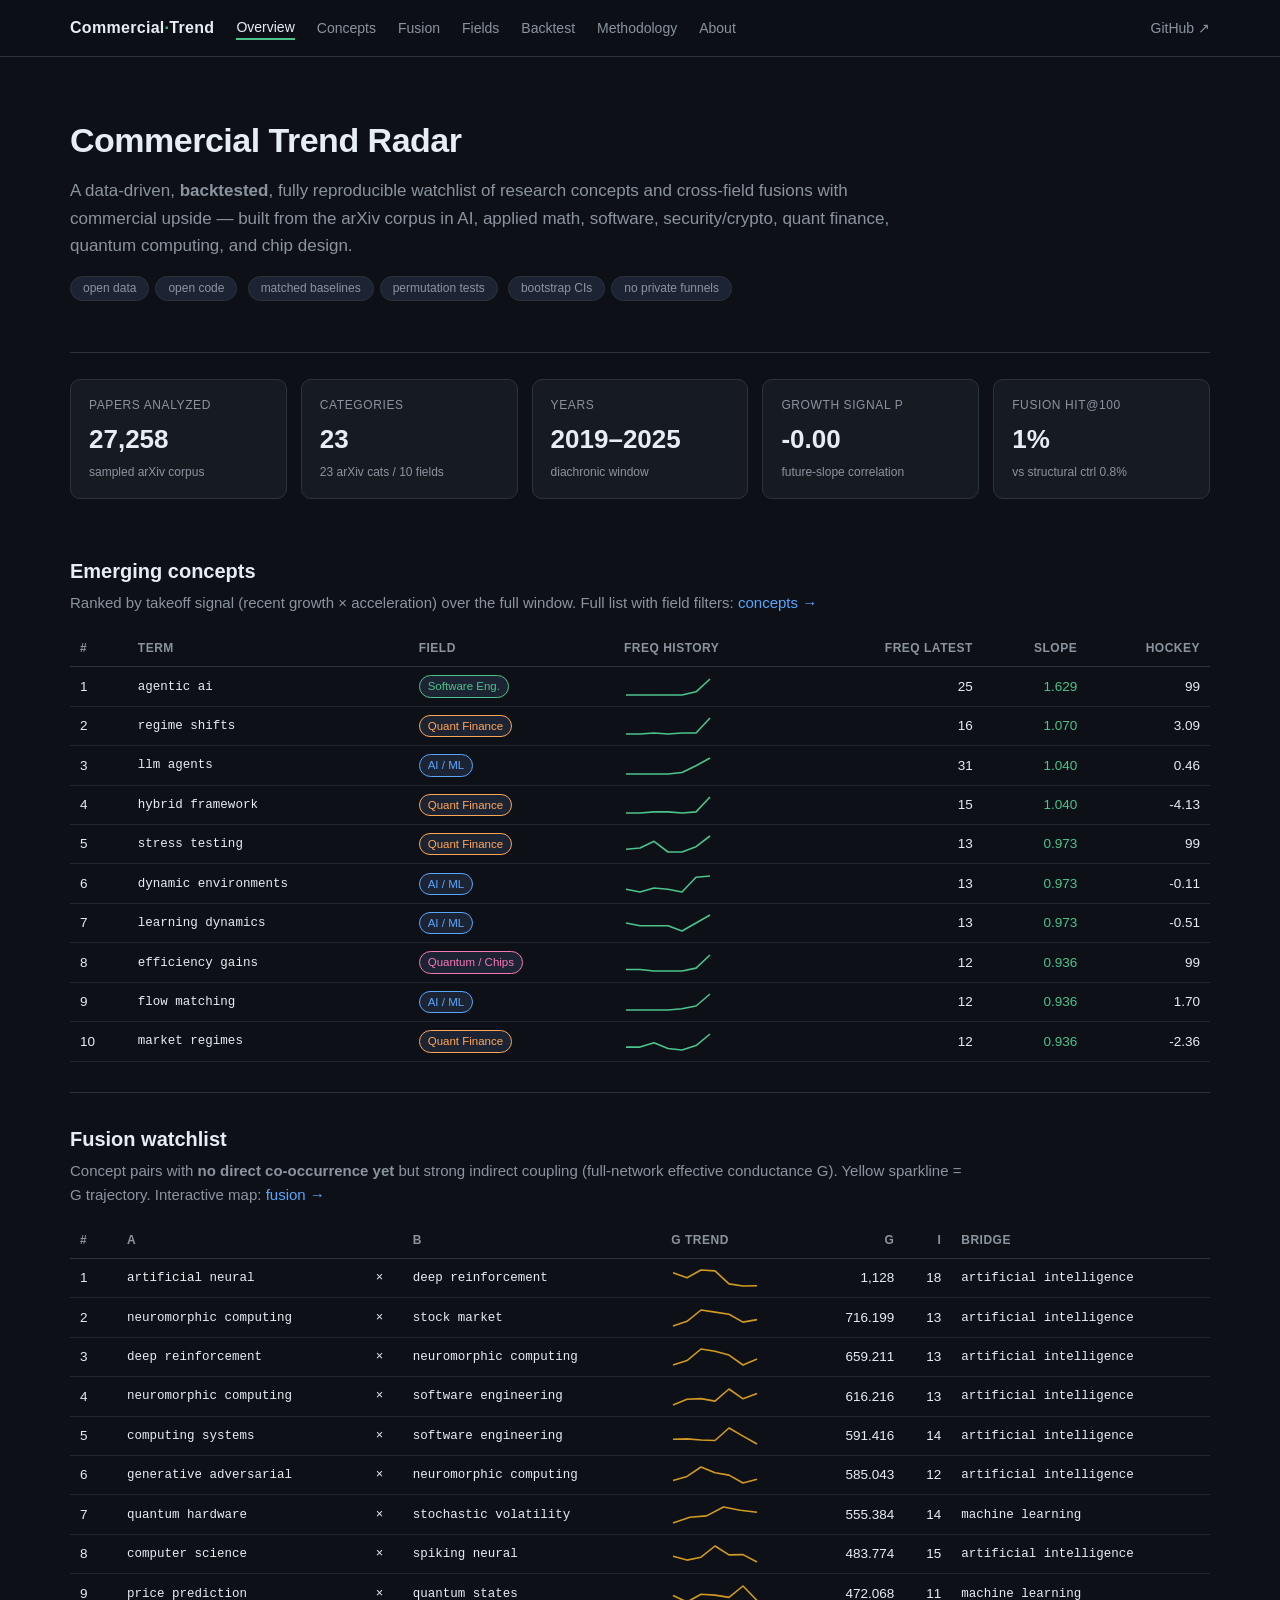
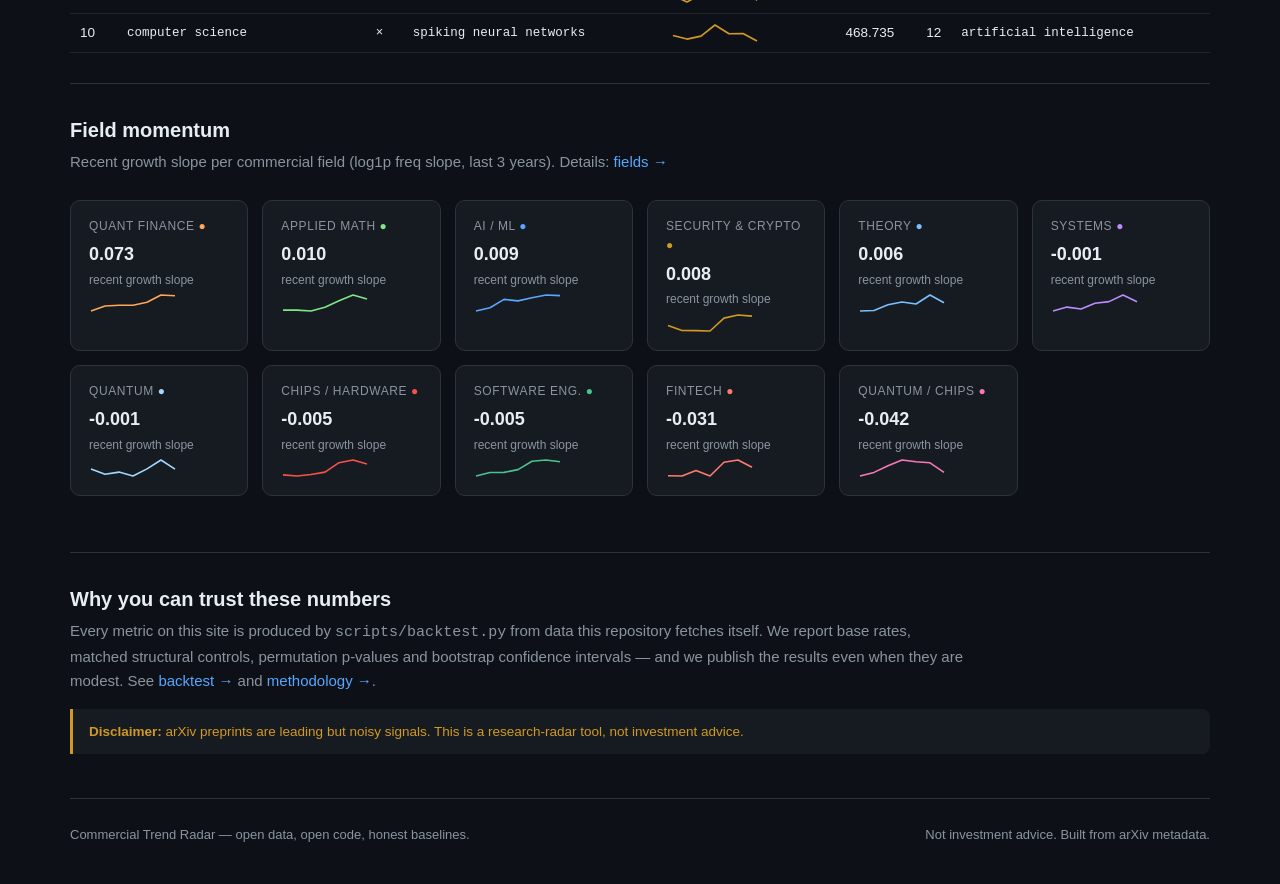
==== docs/index.html @ 897c08cb "Commercial Trend Radar v1: arXiv-based, backtested research-commercialization watchlist - fetch_arxi" ====
<!DOCTYPE html>
<html lang="en"><head>
<meta charset="utf-8"><meta name="viewport" content="width=device-width,initial-scale=1">
<title>Overview — Commercial Trend Radar</title>
<link rel="stylesheet" href="assets/main.css">
<meta name="description" content="Data-driven, backtested watchlist of research areas with commercialization potential, built from arXiv.">
</head><body>
<header class="site"><div class="container nav">
  <a class="brand" href="index.html">Commercial<span class="dot">·</span>Trend</a>
  <a class="nav-link active" href="index.html">Overview</a><a class="nav-link" href="concepts.html">Concepts</a><a class="nav-link" href="fusion.html">Fusion</a><a class="nav-link" href="fields.html">Fields</a><a class="nav-link" href="backtest.html">Backtest</a><a class="nav-link" href="methodology.html">Methodology</a><a class="nav-link" href="about.html">About</a>
  <span class="spacer"></span>
  <a class="nav-link" href="https://github.com/zmath01/commercial-trend">GitHub ↗</a>
</div></header>
<main class="container">
<div class="hero">
  <h1>Commercial Trend Radar</h1>
  <p class="lead">A data-driven, <b>backtested</b>, fully reproducible watchlist of
  research concepts and cross-field fusions with commercial upside — built from
  the arXiv corpus in AI, applied math, software, security/crypto, quant finance,
  quantum computing, and chip design.</p>
  <p><span class="badge">open data</span><span class="badge">open code</span>
  <span class="badge">matched baselines</span><span class="badge">permutation tests</span>
  <span class="badge">bootstrap CIs</span><span class="badge">no private funnels</span></p>
</div>
<div class="cards"><div class="card"><div class="k">Papers analyzed</div><div class="v">27,258</div><div class="s">sampled arXiv corpus</div></div><div class="card"><div class="k">Categories</div><div class="v">23</div><div class="s">23 arXiv cats / 10 fields</div></div><div class="card"><div class="k">Years</div><div class="v">2019–2025</div><div class="s">diachronic window</div></div><div class="card"><div class="k">Growth signal ρ</div><div class="v">-0.00</div><div class="s">future-slope correlation</div></div><div class="card"><div class="k">Fusion hit@100</div><div class="v">1%</div><div class="s">vs structural ctrl 0.8%</div></div></div>
<section>
  <h2 class="sec">Emerging concepts</h2>
  <p class="sub">Ranked by takeoff signal (recent growth × acceleration) over the full
  window. Full list with field filters: <a href="concepts.html">concepts →</a></p>
  <table><thead><tr><th>#</th><th>term</th><th>field</th><th>freq history</th>
  <th class="num">freq latest</th><th class="num">slope</th><th class="num">hockey</th></tr></thead>
  <tbody><tr>
<td>1</td><td class="mono">agentic ai</td>
<td><span class="tag" style="border-color:#4cc38a;color:#4cc38a">Software Eng.</span></td>
<td><svg class="spark" width="88" height="22" viewBox="0 0 88 22"><polyline points="2.0,19.0 16.0,19.0 30.0,19.0 44.0,19.0 58.0,19.0 72.0,15.8 86.0,3.0" fill="none" stroke="#4cc38a" stroke-width="1.6" stroke-linejoin="round"/></svg></td>
<td class="num">25</td>
<td class="num good">1.629</td>
<td class="num">99</td></tr><tr>
<td>2</td><td class="mono">regime shifts</td>
<td><span class="tag" style="border-color:#ffa657;color:#ffa657">Quant Finance</span></td>
<td><svg class="spark" width="88" height="22" viewBox="0 0 88 22"><polyline points="2.0,19.0 16.0,19.0 30.0,18.0 44.0,19.0 58.0,18.0 72.0,18.0 86.0,3.0" fill="none" stroke="#4cc38a" stroke-width="1.6" stroke-linejoin="round"/></svg></td>
<td class="num">16</td>
<td class="num good">1.070</td>
<td class="num">3.09</td></tr><tr>
<td>3</td><td class="mono">llm agents</td>
<td><span class="tag" style="border-color:#58a6ff;color:#58a6ff">AI / ML</span></td>
<td><svg class="spark" width="88" height="22" viewBox="0 0 88 22"><polyline points="2.0,19.0 16.0,19.0 30.0,19.0 44.0,19.0 58.0,17.5 72.0,10.7 86.0,3.0" fill="none" stroke="#4cc38a" stroke-width="1.6" stroke-linejoin="round"/></svg></td>
<td class="num">31</td>
<td class="num good">1.040</td>
<td class="num">0.46</td></tr><tr>
<td>4</td><td class="mono">hybrid framework</td>
<td><span class="tag" style="border-color:#ffa657;color:#ffa657">Quant Finance</span></td>
<td><svg class="spark" width="88" height="22" viewBox="0 0 88 22"><polyline points="2.0,19.0 16.0,19.0 30.0,17.9 44.0,17.9 58.0,19.0 72.0,17.9 86.0,3.0" fill="none" stroke="#4cc38a" stroke-width="1.6" stroke-linejoin="round"/></svg></td>
<td class="num">15</td>
<td class="num good">1.040</td>
<td class="num">-4.13</td></tr><tr>
<td>5</td><td class="mono">stress testing</td>
<td><span class="tag" style="border-color:#ffa657;color:#ffa657">Quant Finance</span></td>
<td><svg class="spark" width="88" height="22" viewBox="0 0 88 22"><polyline points="2.0,16.3 16.0,15.0 30.0,8.3 44.0,19.0 58.0,19.0 72.0,13.7 86.0,3.0" fill="none" stroke="#4cc38a" stroke-width="1.6" stroke-linejoin="round"/></svg></td>
<td class="num">13</td>
<td class="num good">0.973</td>
<td class="num">99</td></tr><tr>
<td>6</td><td class="mono">dynamic environments</td>
<td><span class="tag" style="border-color:#58a6ff;color:#58a6ff">AI / ML</span></td>
<td><svg class="spark" width="88" height="22" viewBox="0 0 88 22"><polyline points="2.0,16.3 16.0,19.0 30.0,15.0 44.0,16.3 58.0,19.0 72.0,4.3 86.0,3.0" fill="none" stroke="#4cc38a" stroke-width="1.6" stroke-linejoin="round"/></svg></td>
<td class="num">13</td>
<td class="num good">0.973</td>
<td class="num">-0.11</td></tr><tr>
<td>7</td><td class="mono">learning dynamics</td>
<td><span class="tag" style="border-color:#58a6ff;color:#58a6ff">AI / ML</span></td>
<td><svg class="spark" width="88" height="22" viewBox="0 0 88 22"><polyline points="2.0,11.0 16.0,13.7 30.0,13.7 44.0,13.7 58.0,19.0 72.0,11.0 86.0,3.0" fill="none" stroke="#4cc38a" stroke-width="1.6" stroke-linejoin="round"/></svg></td>
<td class="num">13</td>
<td class="num good">0.973</td>
<td class="num">-0.51</td></tr><tr>
<td>8</td><td class="mono">efficiency gains</td>
<td><span class="tag" style="border-color:#f778ba;color:#f778ba">Quantum / Chips</span></td>
<td><svg class="spark" width="88" height="22" viewBox="0 0 88 22"><polyline points="2.0,17.5 16.0,17.5 30.0,19.0 44.0,19.0 58.0,19.0 72.0,16.1 86.0,3.0" fill="none" stroke="#4cc38a" stroke-width="1.6" stroke-linejoin="round"/></svg></td>
<td class="num">12</td>
<td class="num good">0.936</td>
<td class="num">99</td></tr><tr>
<td>9</td><td class="mono">flow matching</td>
<td><span class="tag" style="border-color:#58a6ff;color:#58a6ff">AI / ML</span></td>
<td><svg class="spark" width="88" height="22" viewBox="0 0 88 22"><polyline points="2.0,19.0 16.0,19.0 30.0,19.0 44.0,19.0 58.0,17.7 72.0,15.0 86.0,3.0" fill="none" stroke="#4cc38a" stroke-width="1.6" stroke-linejoin="round"/></svg></td>
<td class="num">12</td>
<td class="num good">0.936</td>
<td class="num">1.70</td></tr><tr>
<td>10</td><td class="mono">market regimes</td>
<td><span class="tag" style="border-color:#ffa657;color:#ffa657">Quant Finance</span></td>
<td><svg class="spark" width="88" height="22" viewBox="0 0 88 22"><polyline points="2.0,16.1 16.0,16.1 30.0,11.7 44.0,17.5 58.0,19.0 72.0,14.6 86.0,3.0" fill="none" stroke="#4cc38a" stroke-width="1.6" stroke-linejoin="round"/></svg></td>
<td class="num">12</td>
<td class="num good">0.936</td>
<td class="num">-2.36</td></tr></tbody></table>
</section>
<section>
  <h2 class="sec">Fusion watchlist</h2>
  <p class="sub">Concept pairs with <b>no direct co-occurrence yet</b> but strong indirect
  coupling (full-network effective conductance G). Yellow sparkline = G trajectory.
  Interactive map: <a href="fusion.html">fusion →</a></p>
  <table><thead><tr><th>#</th><th>A</th><th></th><th>B</th><th>G trend</th>
  <th class="num">G</th><th class="num">I</th><th>bridge</th></tr></thead>
  <tbody><tr>
<td>1</td><td class="mono">artificial neural</td><td class="mono">×</td><td class="mono">deep reinforcement</td>
<td><svg class="spark" width="88" height="22" viewBox="0 0 88 22"><polyline points="2.0,5.8 16.0,10.7 30.0,3.0 44.0,3.9 58.0,16.9 72.0,19.0 86.0,18.7" fill="none" stroke="#d29922" stroke-width="1.6" stroke-linejoin="round"/></svg></td>
<td class="num">1,128</td>
<td class="num">18</td>
<td class="mono muted">artificial intelligence</td></tr><tr>
<td>2</td><td class="mono">neuromorphic computing</td><td class="mono">×</td><td class="mono">stock market</td>
<td><svg class="spark" width="88" height="22" viewBox="0 0 88 22"><polyline points="2.0,19.0 16.0,14.3 30.0,3.0 44.0,5.1 58.0,7.2 72.0,15.1 86.0,12.6" fill="none" stroke="#d29922" stroke-width="1.6" stroke-linejoin="round"/></svg></td>
<td class="num">716.199</td>
<td class="num">13</td>
<td class="mono muted">artificial intelligence</td></tr><tr>
<td>3</td><td class="mono">deep reinforcement</td><td class="mono">×</td><td class="mono">neuromorphic computing</td>
<td><svg class="spark" width="88" height="22" viewBox="0 0 88 22"><polyline points="2.0,18.9 16.0,14.6 30.0,3.0 44.0,5.2 58.0,9.1 72.0,19.0 86.0,13.1" fill="none" stroke="#d29922" stroke-width="1.6" stroke-linejoin="round"/></svg></td>
<td class="num">659.211</td>
<td class="num">13</td>
<td class="mono muted">artificial intelligence</td></tr><tr>
<td>4</td><td class="mono">neuromorphic computing</td><td class="mono">×</td><td class="mono">software engineering</td>
<td><svg class="spark" width="88" height="22" viewBox="0 0 88 22"><polyline points="2.0,19.0 16.0,13.3 30.0,12.6 44.0,15.1 58.0,3.0 72.0,12.8 86.0,7.5" fill="none" stroke="#d29922" stroke-width="1.6" stroke-linejoin="round"/></svg></td>
<td class="num">616.216</td>
<td class="num">13</td>
<td class="mono muted">artificial intelligence</td></tr><tr>
<td>5</td><td class="mono">computing systems</td><td class="mono">×</td><td class="mono">software engineering</td>
<td><svg class="spark" width="88" height="22" viewBox="0 0 88 22"><polyline points="2.0,14.3 16.0,13.9 30.0,15.0 44.0,15.5 58.0,3.0 72.0,11.1 86.0,19.0" fill="none" stroke="#d29922" stroke-width="1.6" stroke-linejoin="round"/></svg></td>
<td class="num">591.416</td>
<td class="num">14</td>
<td class="mono muted">artificial intelligence</td></tr><tr>
<td>6</td><td class="mono">generative adversarial</td><td class="mono">×</td><td class="mono">neuromorphic computing</td>
<td><svg class="spark" width="88" height="22" viewBox="0 0 88 22"><polyline points="2.0,16.4 16.0,12.4 30.0,3.0 44.0,8.8 58.0,11.1 72.0,19.0 86.0,15.2" fill="none" stroke="#d29922" stroke-width="1.6" stroke-linejoin="round"/></svg></td>
<td class="num">585.043</td>
<td class="num">12</td>
<td class="mono muted">artificial intelligence</td></tr><tr>
<td>7</td><td class="mono">quantum hardware</td><td class="mono">×</td><td class="mono">stochastic volatility</td>
<td><svg class="spark" width="88" height="22" viewBox="0 0 88 22"><polyline points="2.0,19.0 18.8,13.2 35.6,11.9 52.4,3.0 69.2,6.2 86.0,8.3" fill="none" stroke="#d29922" stroke-width="1.6" stroke-linejoin="round"/></svg></td>
<td class="num">555.384</td>
<td class="num">14</td>
<td class="mono muted">machine learning</td></tr><tr>
<td>8</td><td class="mono">computer science</td><td class="mono">×</td><td class="mono">spiking neural</td>
<td><svg class="spark" width="88" height="22" viewBox="0 0 88 22"><polyline points="2.0,13.3 16.0,17.1 30.0,14.2 44.0,3.0 58.0,11.9 72.0,11.6 86.0,19.0" fill="none" stroke="#d29922" stroke-width="1.6" stroke-linejoin="round"/></svg></td>
<td class="num">483.774</td>
<td class="num">15</td>
<td class="mono muted">artificial intelligence</td></tr><tr>
<td>9</td><td class="mono">price prediction</td><td class="mono">×</td><td class="mono">quantum states</td>
<td><svg class="spark" width="88" height="22" viewBox="0 0 88 22"><polyline points="2.0,12.5 16.0,19.0 30.0,11.3 44.0,12.1 58.0,14.4 72.0,3.0 86.0,17.5" fill="none" stroke="#d29922" stroke-width="1.6" stroke-linejoin="round"/></svg></td>
<td class="num">472.068</td>
<td class="num">11</td>
<td class="mono muted">machine learning</td></tr><tr>
<td>10</td><td class="mono">computer science</td><td class="mono">×</td><td class="mono">spiking neural networks</td>
<td><svg class="spark" width="88" height="22" viewBox="0 0 88 22"><polyline points="2.0,13.5 16.0,17.1 30.0,14.1 44.0,3.0 58.0,11.8 72.0,11.5 86.0,19.0" fill="none" stroke="#d29922" stroke-width="1.6" stroke-linejoin="round"/></svg></td>
<td class="num">468.735</td>
<td class="num">12</td>
<td class="mono muted">artificial intelligence</td></tr></tbody></table>
</section>
<section>
  <h2 class="sec">Field momentum</h2>
  <p class="sub">Recent growth slope per commercial field (log1p freq slope, last 3 years).
  Details: <a href="fields.html">fields →</a></p>
  <div class="cards"><div class="card">
<div class="k">Quant Finance <span style="color:#ffa657">●</span></div>
<div class="v" style="font-size:18px">0.073</div>
<div class="s">recent growth slope</div>
<svg class="spark" width="88" height="22" viewBox="0 0 88 22"><polyline points="2.0,19.0 16.0,14.0 30.0,13.3 44.0,13.3 58.0,10.3 72.0,3.0 86.0,3.8" fill="none" stroke="#ffa657" stroke-width="1.6" stroke-linejoin="round"/></svg></div><div class="card">
<div class="k">Applied Math <span style="color:#7ee787">●</span></div>
<div class="v" style="font-size:18px">0.010</div>
<div class="s">recent growth slope</div>
<svg class="spark" width="88" height="22" viewBox="0 0 88 22"><polyline points="2.0,18.1 16.0,18.1 30.0,19.0 44.0,15.2 58.0,8.7 72.0,3.0 86.0,7.1" fill="none" stroke="#7ee787" stroke-width="1.6" stroke-linejoin="round"/></svg></div><div class="card">
<div class="k">AI / ML <span style="color:#58a6ff">●</span></div>
<div class="v" style="font-size:18px">0.009</div>
<div class="s">recent growth slope</div>
<svg class="spark" width="88" height="22" viewBox="0 0 88 22"><polyline points="2.0,19.0 16.0,15.7 30.0,7.4 44.0,8.9 58.0,5.7 72.0,3.0 86.0,3.6" fill="none" stroke="#58a6ff" stroke-width="1.6" stroke-linejoin="round"/></svg></div><div class="card">
<div class="k">Security &amp; Crypto <span style="color:#d29922">●</span></div>
<div class="v" style="font-size:18px">0.008</div>
<div class="s">recent growth slope</div>
<svg class="spark" width="88" height="22" viewBox="0 0 88 22"><polyline points="2.0,13.6 16.0,18.5 30.0,18.6 44.0,19.0 58.0,6.1 72.0,3.0 86.0,4.1" fill="none" stroke="#d29922" stroke-width="1.6" stroke-linejoin="round"/></svg></div><div class="card">
<div class="k">Theory <span style="color:#79c0ff">●</span></div>
<div class="v" style="font-size:18px">0.006</div>
<div class="s">recent growth slope</div>
<svg class="spark" width="88" height="22" viewBox="0 0 88 22"><polyline points="2.0,19.0 16.0,18.5 30.0,12.8 44.0,10.0 58.0,12.0 72.0,3.0 86.0,10.8" fill="none" stroke="#79c0ff" stroke-width="1.6" stroke-linejoin="round"/></svg></div><div class="card">
<div class="k">Systems <span style="color:#bc8cff">●</span></div>
<div class="v" style="font-size:18px">-0.001</div>
<div class="s">recent growth slope</div>
<svg class="spark" width="88" height="22" viewBox="0 0 88 22"><polyline points="2.0,19.0 16.0,15.1 30.0,17.0 44.0,11.3 58.0,9.6 72.0,3.0 86.0,9.7" fill="none" stroke="#bc8cff" stroke-width="1.6" stroke-linejoin="round"/></svg></div><div class="card">
<div class="k">Quantum <span style="color:#a5d6ff">●</span></div>
<div class="v" style="font-size:18px">-0.001</div>
<div class="s">recent growth slope</div>
<svg class="spark" width="88" height="22" viewBox="0 0 88 22"><polyline points="2.0,12.1 16.0,17.2 30.0,15.1 44.0,19.0 58.0,11.9 72.0,3.0 86.0,12.1" fill="none" stroke="#a5d6ff" stroke-width="1.6" stroke-linejoin="round"/></svg></div><div class="card">
<div class="k">Chips / Hardware <span style="color:#f85149">●</span></div>
<div class="v" style="font-size:18px">-0.005</div>
<div class="s">recent growth slope</div>
<svg class="spark" width="88" height="22" viewBox="0 0 88 22"><polyline points="2.0,17.9 16.0,19.0 30.0,17.5 44.0,15.1 58.0,5.7 72.0,3.0 86.0,7.0" fill="none" stroke="#f85149" stroke-width="1.6" stroke-linejoin="round"/></svg></div><div class="card">
<div class="k">Software Eng. <span style="color:#4cc38a">●</span></div>
<div class="v" style="font-size:18px">-0.005</div>
<div class="s">recent growth slope</div>
<svg class="spark" width="88" height="22" viewBox="0 0 88 22"><polyline points="2.0,19.0 16.0,15.5 30.0,15.4 44.0,12.6 58.0,4.2 72.0,3.0 86.0,4.8" fill="none" stroke="#4cc38a" stroke-width="1.6" stroke-linejoin="round"/></svg></div><div class="card">
<div class="k">Fintech <span style="color:#ff7b72">●</span></div>
<div class="v" style="font-size:18px">-0.031</div>
<div class="s">recent growth slope</div>
<svg class="spark" width="88" height="22" viewBox="0 0 88 22"><polyline points="2.0,18.8 16.0,19.0 30.0,13.5 44.0,19.0 58.0,5.3 72.0,3.0 86.0,10.2" fill="none" stroke="#ff7b72" stroke-width="1.6" stroke-linejoin="round"/></svg></div><div class="card">
<div class="k">Quantum / Chips <span style="color:#f778ba">●</span></div>
<div class="v" style="font-size:18px">-0.042</div>
<div class="s">recent growth slope</div>
<svg class="spark" width="88" height="22" viewBox="0 0 88 22"><polyline points="2.0,19.0 16.0,15.4 30.0,8.8 44.0,3.0 58.0,4.8 72.0,5.8 86.0,15.3" fill="none" stroke="#f778ba" stroke-width="1.6" stroke-linejoin="round"/></svg></div></div>
</section>
<section>
  <h2 class="sec">Why you can trust these numbers</h2>
  <p class="sub">Every metric on this site is produced by <code>scripts/backtest.py</code>
  from data this repository fetches itself. We report base rates, matched structural
  controls, permutation p-values and bootstrap confidence intervals — and we publish
  the results even when they are modest. See <a href="backtest.html">backtest →</a>
  and <a href="methodology.html">methodology →</a>.</p>
  <div class="callout warn"><b>Disclaimer:</b> arXiv preprints are leading but noisy
  signals. This is a research-radar tool, not investment advice.</div>
</section>
</main>
<footer><div class="container row">
  <span>Commercial Trend Radar — open data, open code, honest baselines.</span>
  <span>Not investment advice. Built from arXiv metadata.</span>
</div></footer>
</body></html>
---- docs/assets/main.css ----
/* commercial-trend — dark professional theme */
:root {
  --bg: #0d1117;
  --bg2: #161b22;
  --bg3: #1c2333;
  --border: #2d333b;
  --text: #e6edf3;
  --muted: #8b949e;
  --accent: #4cc38a;
  --accent2: #58a6ff;
  --warn: #d29922;
  --danger: #f85149;
  --mono: ui-monospace, SFMono-Regular, "SF Mono", Menlo, Consolas, monospace;
}
* { box-sizing: border-box; }
html { scroll-behavior: smooth; }
body {
  margin: 0;
  background: var(--bg);
  color: var(--text);
  font: 15px/1.6 -apple-system, "Segoe UI", Roboto, "Helvetica Neue", Arial,
        "PingFang SC", "Microsoft YaHei", sans-serif;
}
a { color: var(--accent2); text-decoration: none; }
a:hover { text-decoration: underline; }
.container { max-width: 1180px; margin: 0 auto; padding: 0 20px; }

/* header */
header.site {
  position: sticky; top: 0; z-index: 10;
  background: rgba(13,17,23,.92); backdrop-filter: blur(6px);
  border-bottom: 1px solid var(--border);
}
.nav { display: flex; align-items: center; gap: 22px; height: 56px; flex-wrap: wrap; }
.nav .brand { font-weight: 700; font-size: 16px; color: var(--text); letter-spacing: .3px; }
.nav .brand .dot { color: var(--accent); }
.nav a.nav-link { color: var(--muted); font-size: 14px; }
.nav a.nav-link.active { color: var(--text); border-bottom: 2px solid var(--accent); }
.nav .spacer { flex: 1; }

/* hero */
.hero { padding: 56px 0 34px; border-bottom: 1px solid var(--border); }
.hero h1 { font-size: 34px; margin: 0 0 10px; letter-spacing: -.5px; }
.hero p.lead { color: var(--muted); font-size: 17px; max-width: 820px; margin: 0 0 6px; }
.hero .badge { display: inline-block; background: var(--bg3); border: 1px solid var(--border);
  color: var(--muted); border-radius: 20px; padding: 2px 12px; font-size: 12px; margin: 2px 6px 2px 0; }

/* stat cards */
.cards { display: grid; grid-template-columns: repeat(auto-fit, minmax(170px, 1fr)); gap: 14px; margin: 26px 0; }
.card { background: var(--bg2); border: 1px solid var(--border); border-radius: 10px; padding: 16px 18px; }
.card .k { color: var(--muted); font-size: 12px; text-transform: uppercase; letter-spacing: .6px; }
.card .v { font-size: 26px; font-weight: 700; margin-top: 4px; font-variant-numeric: tabular-nums; }
.card .s { color: var(--muted); font-size: 12px; margin-top: 2px; }

/* sections */
section { padding: 30px 0; border-bottom: 1px solid var(--border); }
h2.sec { font-size: 20px; margin: 0 0 4px; }
p.sub { color: var(--muted); margin: 0 0 16px; max-width: 900px; }

/* tables */
table { width: 100%; border-collapse: collapse; font-size: 13.5px; }
th { text-align: left; color: var(--muted); font-weight: 600; font-size: 12px;
  text-transform: uppercase; letter-spacing: .5px; padding: 8px 10px; border-bottom: 1px solid var(--border); }
td { padding: 8px 10px; border-bottom: 1px solid #21262d; font-variant-numeric: tabular-nums; }
tr:hover td { background: rgba(56,139,253,.06); }
td.num, th.num { text-align: right; }
.mono { font-family: var(--mono); font-size: 12.5px; }
.tag { display: inline-block; padding: 1px 8px; border-radius: 12px; font-size: 11.5px;
  border: 1px solid var(--border); background: var(--bg3); color: var(--muted); }
.good { color: var(--accent); }
.bad { color: var(--danger); }
.warn { color: var(--warn); }

/* sparklines */
.spark { vertical-align: middle; margin-right: 4px; }

/* filter buttons */
.filters { margin: 10px 0 14px; display: flex; gap: 8px; flex-wrap: wrap; }
.filters button { background: var(--bg3); color: var(--muted); border: 1px solid var(--border);
  border-radius: 16px; padding: 4px 14px; font-size: 12.5px; cursor: pointer; }
.filters button.active { color: var(--text); border-color: var(--accent); }

/* force graph */
#graph { width: 100%; height: 520px; background: var(--bg2); border: 1px solid var(--border);
  border-radius: 10px; }
#graph .fallback { color: var(--muted); text-align: center; padding-top: 200px; }

/* callout */
.callout { border-left: 3px solid var(--accent); background: var(--bg2); padding: 12px 16px;
  border-radius: 0 8px 8px 0; margin: 14px 0; font-size: 13.5px; }
.callout.warn { border-left-color: var(--warn); }
.callout.danger { border-left-color: var(--danger); }

/* methodology prose */
.prose { max-width: 900px; }
.prose h2 { font-size: 21px; margin-top: 34px; border-bottom: 1px solid var(--border); padding-bottom: 6px; }
.prose h3 { font-size: 16px; margin-top: 24px; }
.prose code { background: var(--bg3); border: 1px solid var(--border); padding: 1px 6px;
  border-radius: 5px; font-family: var(--mono); font-size: 12.5px; }
.prose pre { background: var(--bg2); border: 1px solid var(--border); border-radius: 8px;
  padding: 14px; overflow-x: auto; font-family: var(--mono); font-size: 12.5px; }
.prose ul, .prose ol { padding-left: 22px; }

/* footer */
footer { padding: 26px 0 40px; color: var(--muted); font-size: 13px; }
footer .row { display: flex; gap: 24px; flex-wrap: wrap; justify-content: space-between; }
.hidden { display: none; }
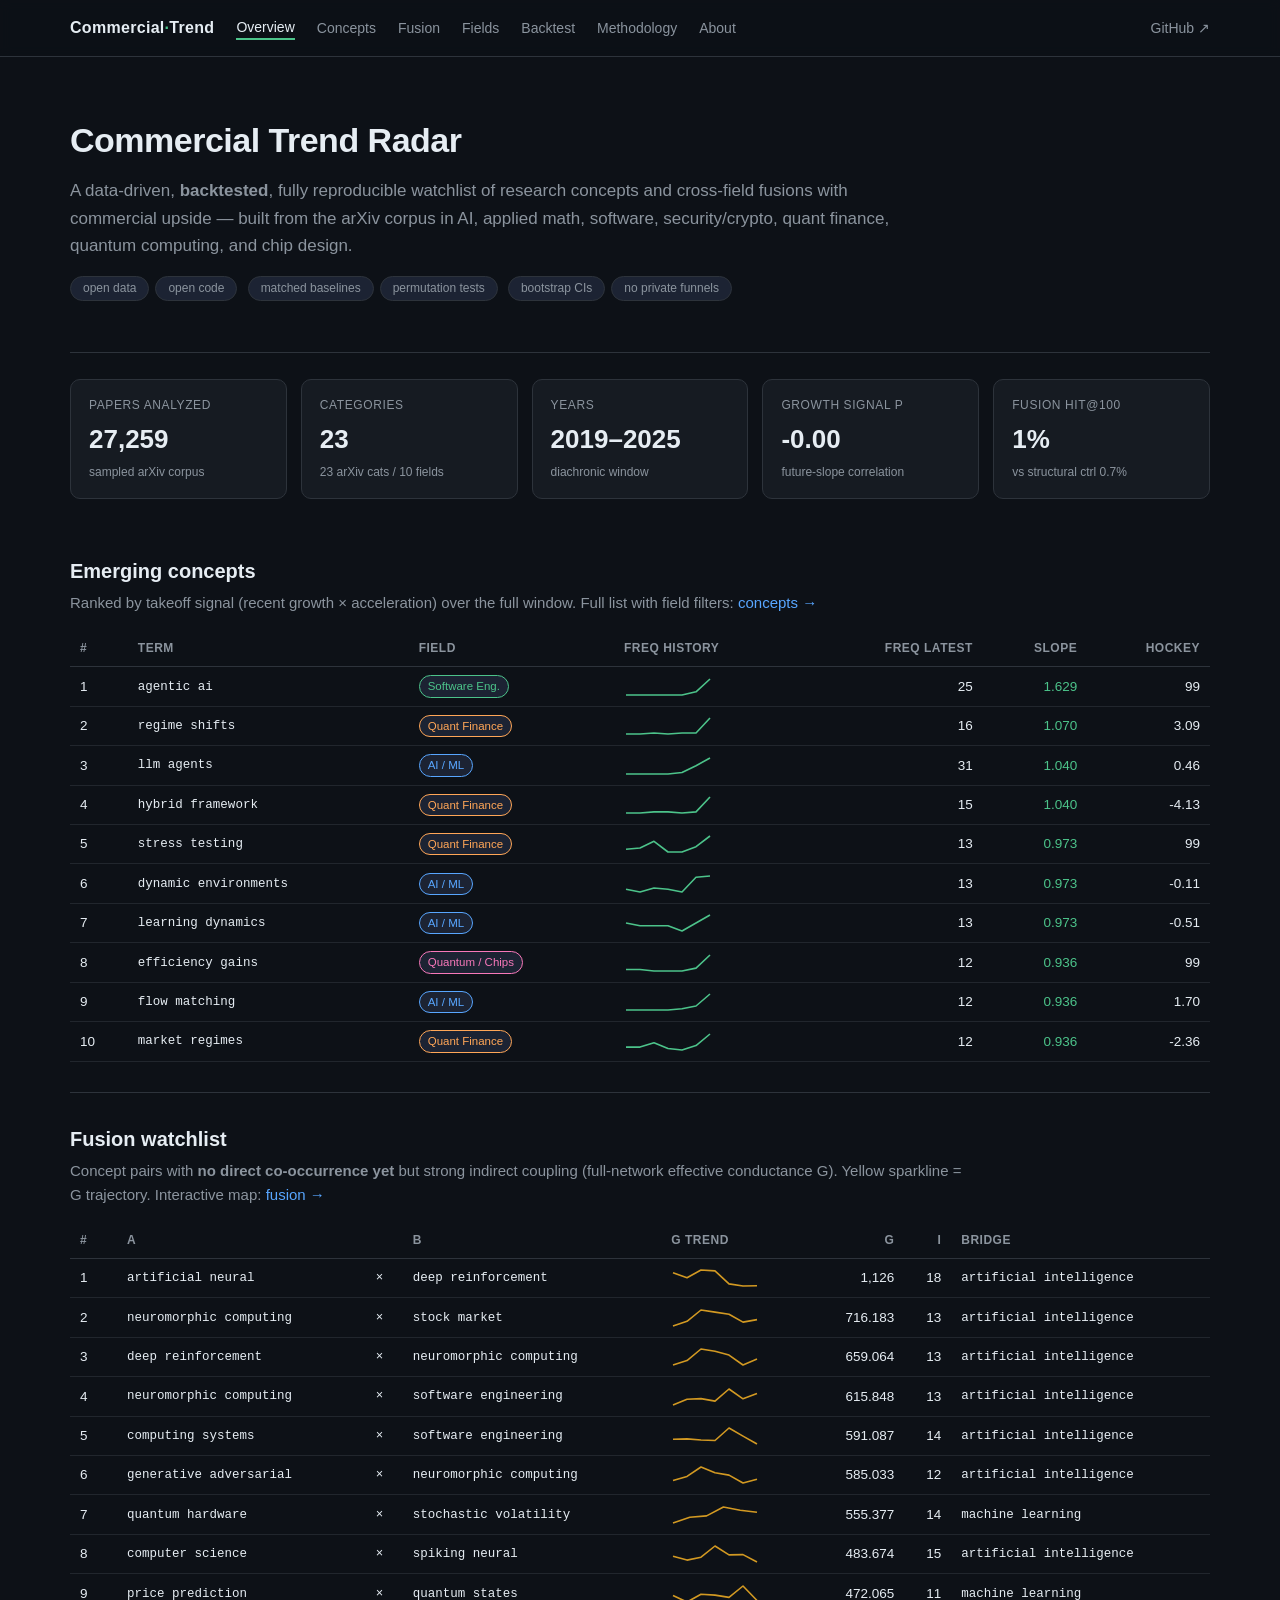
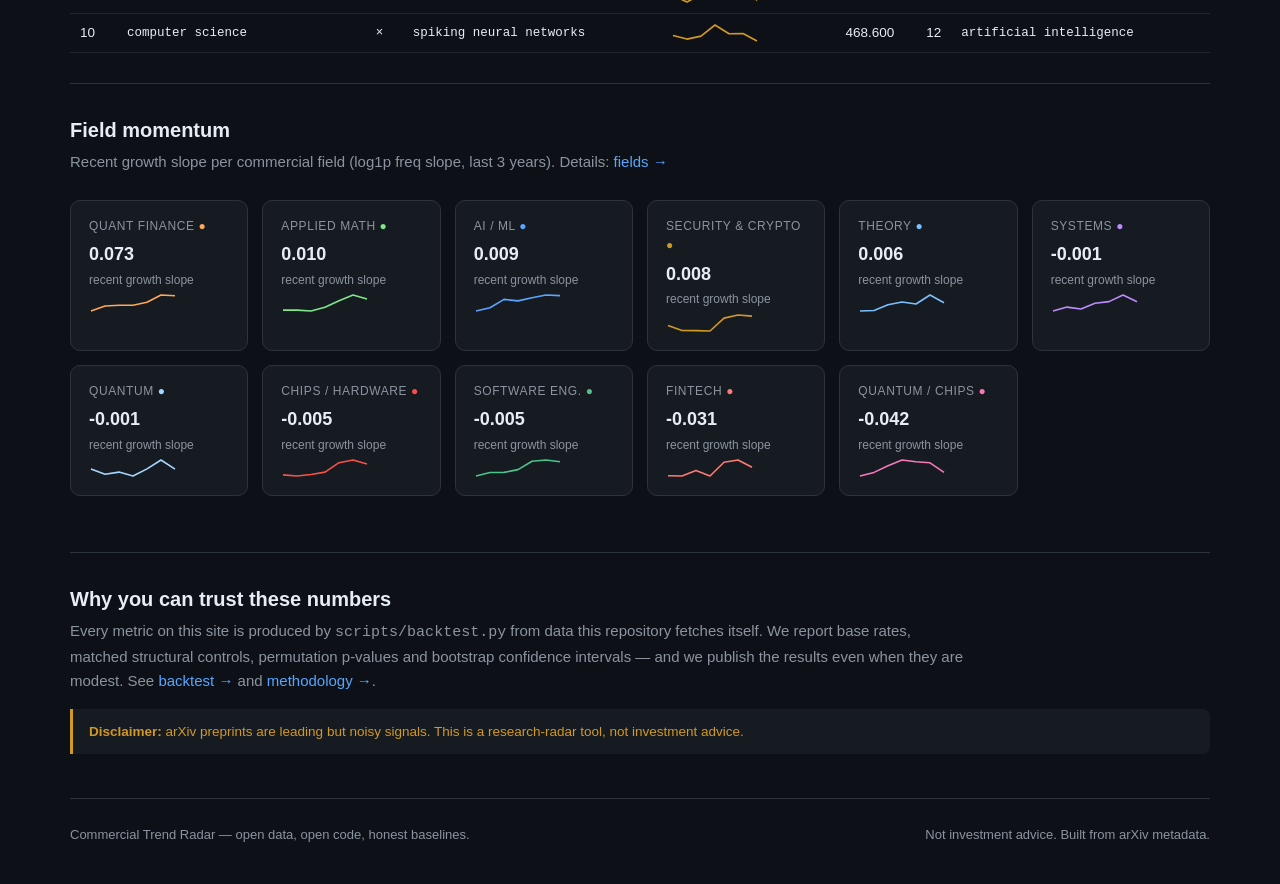
==== commit 168ee96c: "2026-09-04 re-run" ====
--- a/docs/index.html
+++ b/docs/index.html
@@ -22,7 +22,7 @@
   <span class="badge">matched baselines</span><span class="badge">permutation tests</span>
   <span class="badge">bootstrap CIs</span><span class="badge">no private funnels</span></p>
 </div>
-<div class="cards"><div class="card"><div class="k">Papers analyzed</div><div class="v">27,258</div><div class="s">sampled arXiv corpus</div></div><div class="card"><div class="k">Categories</div><div class="v">23</div><div class="s">23 arXiv cats / 10 fields</div></div><div class="card"><div class="k">Years</div><div class="v">2019–2025</div><div class="s">diachronic window</div></div><div class="card"><div class="k">Growth signal ρ</div><div class="v">-0.00</div><div class="s">future-slope correlation</div></div><div class="card"><div class="k">Fusion hit@100</div><div class="v">1%</div><div class="s">vs structural ctrl 0.8%</div></div></div>
+<div class="cards"><div class="card"><div class="k">Papers analyzed</div><div class="v">27,259</div><div class="s">sampled arXiv corpus</div></div><div class="card"><div class="k">Categories</div><div class="v">23</div><div class="s">23 arXiv cats / 10 fields</div></div><div class="card"><div class="k">Years</div><div class="v">2019–2025</div><div class="s">diachronic window</div></div><div class="card"><div class="k">Growth signal ρ</div><div class="v">-0.00</div><div class="s">future-slope correlation</div></div><div class="card"><div class="k">Fusion hit@100</div><div class="v">1%</div><div class="s">vs structural ctrl 0.7%</div></div></div>
 <section>
   <h2 class="sec">Emerging concepts</h2>
   <p class="sub">Ranked by takeoff signal (recent growth × acceleration) over the full
@@ -101,52 +101,52 @@
   <tbody><tr>
 <td>1</td><td class="mono">artificial neural</td><td class="mono">×</td><td class="mono">deep reinforcement</td>
 <td><svg class="spark" width="88" height="22" viewBox="0 0 88 22"><polyline points="2.0,5.8 16.0,10.7 30.0,3.0 44.0,3.9 58.0,16.9 72.0,19.0 86.0,18.7" fill="none" stroke="#d29922" stroke-width="1.6" stroke-linejoin="round"/></svg></td>
-<td class="num">1,128</td>
+<td class="num">1,126</td>
 <td class="num">18</td>
 <td class="mono muted">artificial intelligence</td></tr><tr>
 <td>2</td><td class="mono">neuromorphic computing</td><td class="mono">×</td><td class="mono">stock market</td>
 <td><svg class="spark" width="88" height="22" viewBox="0 0 88 22"><polyline points="2.0,19.0 16.0,14.3 30.0,3.0 44.0,5.1 58.0,7.2 72.0,15.1 86.0,12.6" fill="none" stroke="#d29922" stroke-width="1.6" stroke-linejoin="round"/></svg></td>
-<td class="num">716.199</td>
+<td class="num">716.183</td>
 <td class="num">13</td>
 <td class="mono muted">artificial intelligence</td></tr><tr>
 <td>3</td><td class="mono">deep reinforcement</td><td class="mono">×</td><td class="mono">neuromorphic computing</td>
 <td><svg class="spark" width="88" height="22" viewBox="0 0 88 22"><polyline points="2.0,18.9 16.0,14.6 30.0,3.0 44.0,5.2 58.0,9.1 72.0,19.0 86.0,13.1" fill="none" stroke="#d29922" stroke-width="1.6" stroke-linejoin="round"/></svg></td>
-<td class="num">659.211</td>
+<td class="num">659.064</td>
 <td class="num">13</td>
 <td class="mono muted">artificial intelligence</td></tr><tr>
 <td>4</td><td class="mono">neuromorphic computing</td><td class="mono">×</td><td class="mono">software engineering</td>
-<td><svg class="spark" width="88" height="22" viewBox="0 0 88 22"><polyline points="2.0,19.0 16.0,13.3 30.0,12.6 44.0,15.1 58.0,3.0 72.0,12.8 86.0,7.5" fill="none" stroke="#d29922" stroke-width="1.6" stroke-linejoin="round"/></svg></td>
-<td class="num">616.216</td>
+<td><svg class="spark" width="88" height="22" viewBox="0 0 88 22"><polyline points="2.0,19.0 16.0,13.3 30.0,12.6 44.0,15.1 58.0,3.0 72.0,12.8 86.0,7.6" fill="none" stroke="#d29922" stroke-width="1.6" stroke-linejoin="round"/></svg></td>
+<td class="num">615.848</td>
 <td class="num">13</td>
 <td class="mono muted">artificial intelligence</td></tr><tr>
 <td>5</td><td class="mono">computing systems</td><td class="mono">×</td><td class="mono">software engineering</td>
 <td><svg class="spark" width="88" height="22" viewBox="0 0 88 22"><polyline points="2.0,14.3 16.0,13.9 30.0,15.0 44.0,15.5 58.0,3.0 72.0,11.1 86.0,19.0" fill="none" stroke="#d29922" stroke-width="1.6" stroke-linejoin="round"/></svg></td>
-<td class="num">591.416</td>
+<td class="num">591.087</td>
 <td class="num">14</td>
 <td class="mono muted">artificial intelligence</td></tr><tr>
 <td>6</td><td class="mono">generative adversarial</td><td class="mono">×</td><td class="mono">neuromorphic computing</td>
 <td><svg class="spark" width="88" height="22" viewBox="0 0 88 22"><polyline points="2.0,16.4 16.0,12.4 30.0,3.0 44.0,8.8 58.0,11.1 72.0,19.0 86.0,15.2" fill="none" stroke="#d29922" stroke-width="1.6" stroke-linejoin="round"/></svg></td>
-<td class="num">585.043</td>
+<td class="num">585.033</td>
 <td class="num">12</td>
 <td class="mono muted">artificial intelligence</td></tr><tr>
 <td>7</td><td class="mono">quantum hardware</td><td class="mono">×</td><td class="mono">stochastic volatility</td>
 <td><svg class="spark" width="88" height="22" viewBox="0 0 88 22"><polyline points="2.0,19.0 18.8,13.2 35.6,11.9 52.4,3.0 69.2,6.2 86.0,8.3" fill="none" stroke="#d29922" stroke-width="1.6" stroke-linejoin="round"/></svg></td>
-<td class="num">555.384</td>
+<td class="num">555.377</td>
 <td class="num">14</td>
 <td class="mono muted">machine learning</td></tr><tr>
 <td>8</td><td class="mono">computer science</td><td class="mono">×</td><td class="mono">spiking neural</td>
 <td><svg class="spark" width="88" height="22" viewBox="0 0 88 22"><polyline points="2.0,13.3 16.0,17.1 30.0,14.2 44.0,3.0 58.0,11.9 72.0,11.6 86.0,19.0" fill="none" stroke="#d29922" stroke-width="1.6" stroke-linejoin="round"/></svg></td>
-<td class="num">483.774</td>
+<td class="num">483.674</td>
 <td class="num">15</td>
 <td class="mono muted">artificial intelligence</td></tr><tr>
 <td>9</td><td class="mono">price prediction</td><td class="mono">×</td><td class="mono">quantum states</td>
 <td><svg class="spark" width="88" height="22" viewBox="0 0 88 22"><polyline points="2.0,12.5 16.0,19.0 30.0,11.3 44.0,12.1 58.0,14.4 72.0,3.0 86.0,17.5" fill="none" stroke="#d29922" stroke-width="1.6" stroke-linejoin="round"/></svg></td>
-<td class="num">472.068</td>
+<td class="num">472.065</td>
 <td class="num">11</td>
 <td class="mono muted">machine learning</td></tr><tr>
 <td>10</td><td class="mono">computer science</td><td class="mono">×</td><td class="mono">spiking neural networks</td>
 <td><svg class="spark" width="88" height="22" viewBox="0 0 88 22"><polyline points="2.0,13.5 16.0,17.1 30.0,14.1 44.0,3.0 58.0,11.8 72.0,11.5 86.0,19.0" fill="none" stroke="#d29922" stroke-width="1.6" stroke-linejoin="round"/></svg></td>
-<td class="num">468.735</td>
+<td class="num">468.600</td>
 <td class="num">12</td>
 <td class="mono muted">artificial intelligence</td></tr></tbody></table>
 </section>
@@ -158,7 +158,7 @@
 <div class="k">Quant Finance <span style="color:#ffa657">●</span></div>
 <div class="v" style="font-size:18px">0.073</div>
 <div class="s">recent growth slope</div>
-<svg class="spark" width="88" height="22" viewBox="0 0 88 22"><polyline points="2.0,19.0 16.0,14.0 30.0,13.3 44.0,13.3 58.0,10.3 72.0,3.0 86.0,3.8" fill="none" stroke="#ffa657" stroke-width="1.6" stroke-linejoin="round"/></svg></div><div class="card">
+<svg class="spark" width="88" height="22" viewBox="0 0 88 22"><polyline points="2.0,19.0 16.0,14.0 30.0,13.3 44.0,13.2 58.0,10.3 72.0,3.0 86.0,3.8" fill="none" stroke="#ffa657" stroke-width="1.6" stroke-linejoin="round"/></svg></div><div class="card">
 <div class="k">Applied Math <span style="color:#7ee787">●</span></div>
 <div class="v" style="font-size:18px">0.010</div>
 <div class="s">recent growth slope</div>
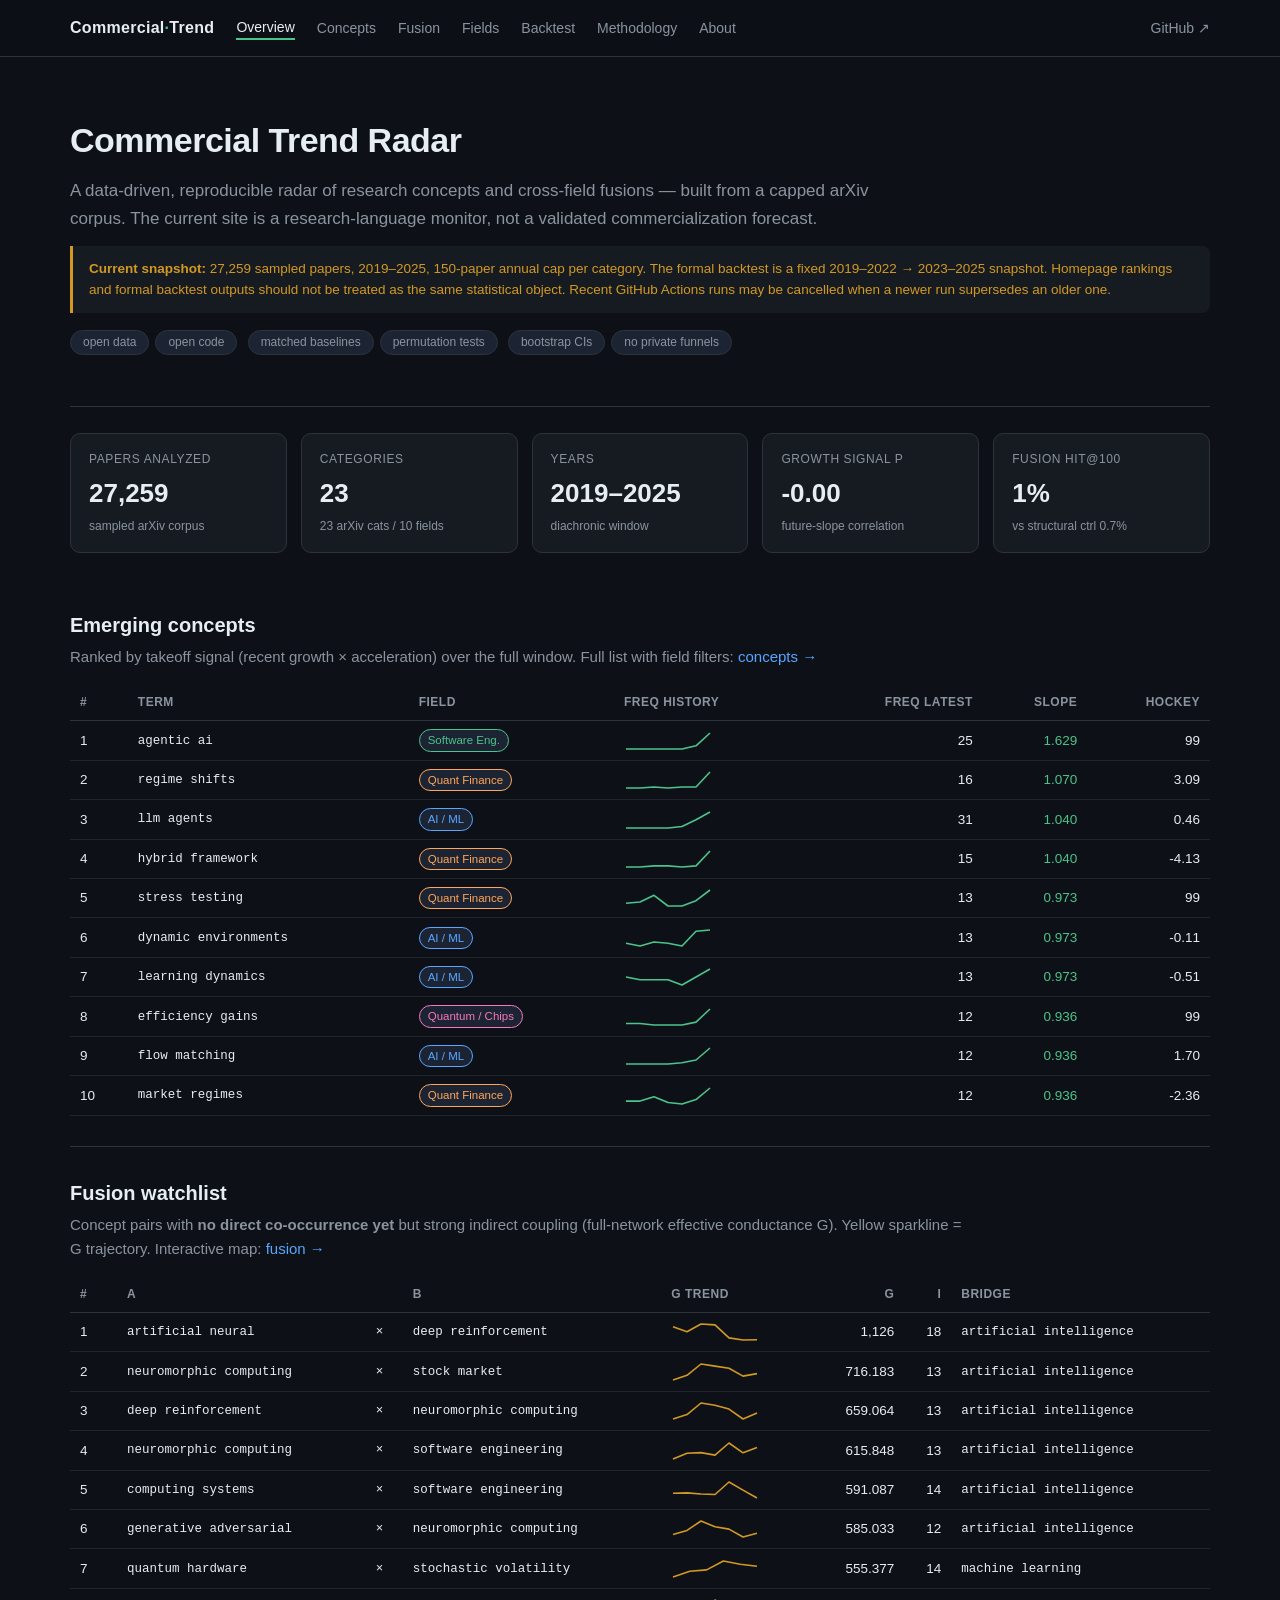
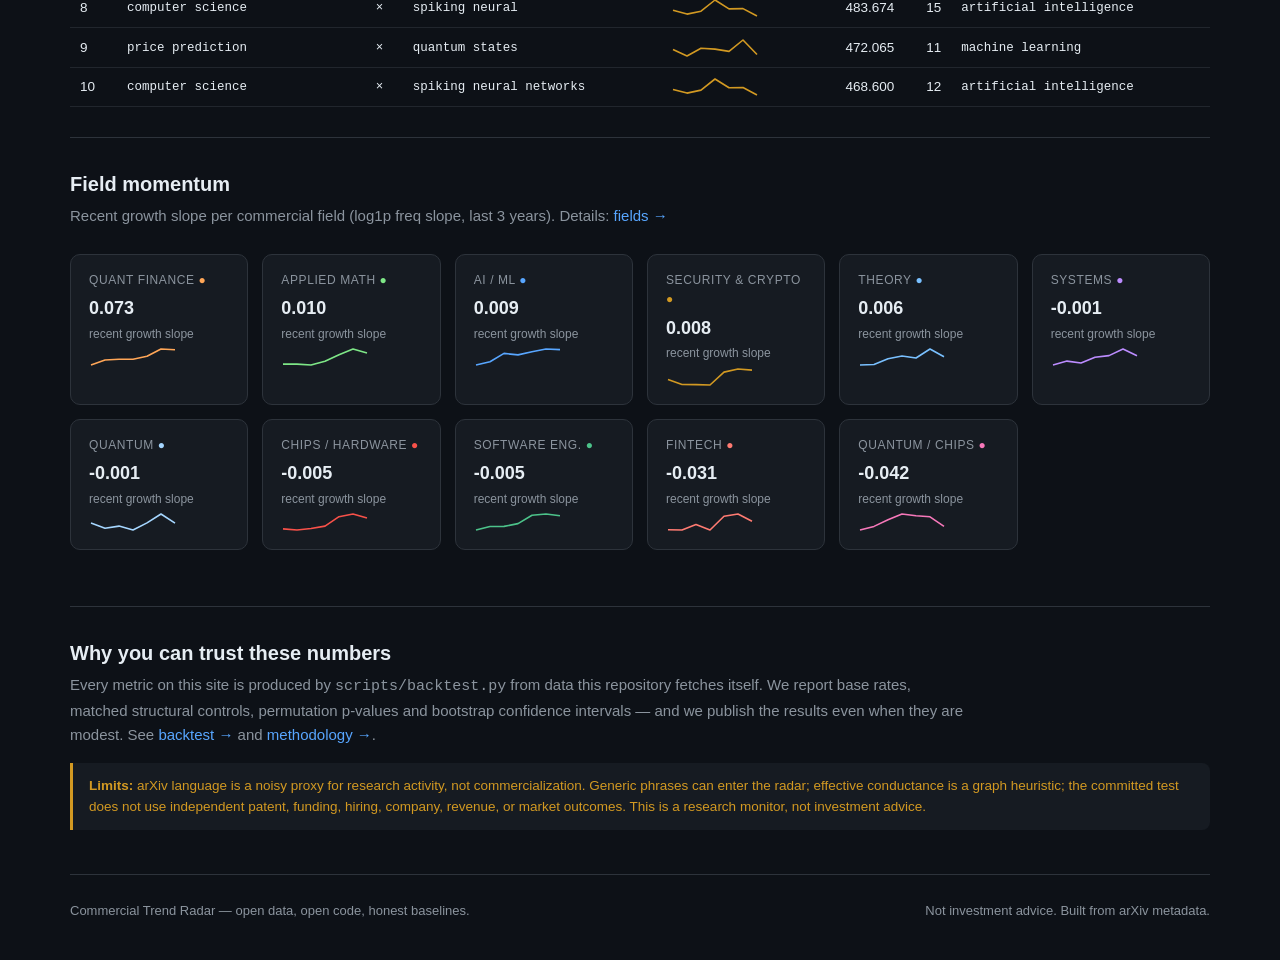
==== commit d06f3192: "Update generated homepage with current snapshot and scientific limits" ====
--- a/docs/index.html
+++ b/docs/index.html
@@ -14,10 +14,14 @@
 <main class="container">
 <div class="hero">
   <h1>Commercial Trend Radar</h1>
-  <p class="lead">A data-driven, <b>backtested</b>, fully reproducible watchlist of
-  research concepts and cross-field fusions with commercial upside — built from
-  the arXiv corpus in AI, applied math, software, security/crypto, quant finance,
-  quantum computing, and chip design.</p>
+  <p class="lead">A data-driven, reproducible radar of research concepts and cross-field
+  fusions — built from a capped arXiv corpus. The current site is a research-language
+  monitor, not a validated commercialization forecast.</p>
+  <div class="callout warn"><b>Current snapshot:</b> 27,259 sampled papers, 2019–2025,
+  150-paper annual cap per category. The formal backtest is a fixed 2019–2022 →
+  2023–2025 snapshot. Homepage rankings and formal backtest outputs should not be
+  treated as the same statistical object. Recent GitHub Actions runs may be cancelled
+  when a newer run supersedes an older one.</div>
   <p><span class="badge">open data</span><span class="badge">open code</span>
   <span class="badge">matched baselines</span><span class="badge">permutation tests</span>
   <span class="badge">bootstrap CIs</span><span class="badge">no private funnels</span></p>
@@ -207,8 +211,11 @@
   controls, permutation p-values and bootstrap confidence intervals — and we publish
   the results even when they are modest. See <a href="backtest.html">backtest →</a>
   and <a href="methodology.html">methodology →</a>.</p>
-  <div class="callout warn"><b>Disclaimer:</b> arXiv preprints are leading but noisy
-  signals. This is a research-radar tool, not investment advice.</div>
+  <div class="callout warn"><b>Limits:</b> arXiv language is a noisy proxy for research
+  activity, not commercialization. Generic phrases can enter the radar; effective
+  conductance is a graph heuristic; the committed test does not use independent
+  patent, funding, hiring, company, revenue, or market outcomes. This is a research
+  monitor, not investment advice.</div>
 </section>
 </main>
 <footer><div class="container row">
